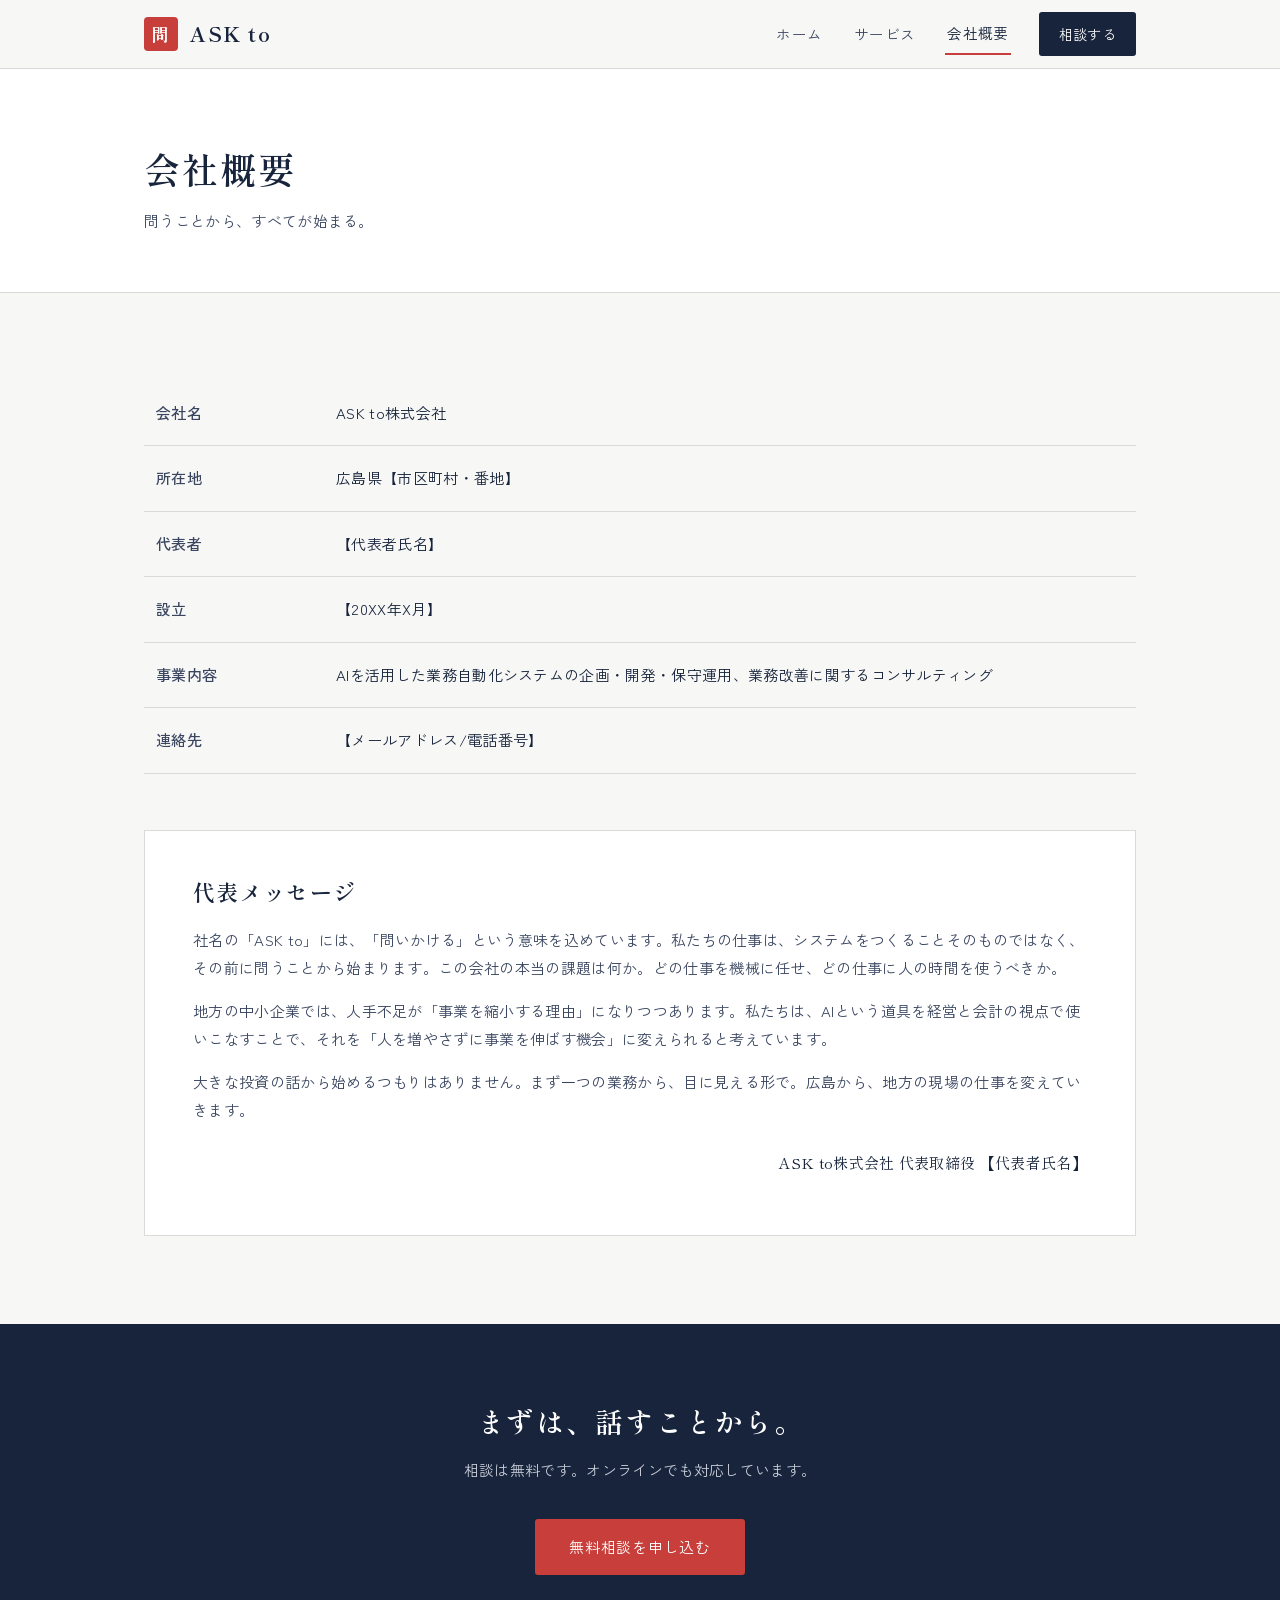
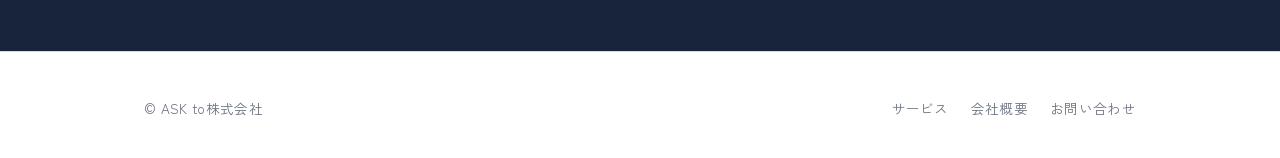
==== company.html @ 59a7a524 "Initial commit: ASK to website Co-Authored-By: Claude Sonnet 5 <noreply@anthropic.com>" ====
<!DOCTYPE html>
<html lang="ja">
<head>
<meta charset="UTF-8">
<meta name="viewport" content="width=device-width, initial-scale=1.0">
<title>会社概要|ASK to株式会社</title>
<meta name="description" content="ASK to株式会社の会社概要。広島を拠点に、地方中小企業のAI業務自動化に取り組んでいます。">
<link rel="preconnect" href="https://fonts.googleapis.com">
<link rel="preconnect" href="https://fonts.gstatic.com" crossorigin>
<link href="https://fonts.googleapis.com/css2?family=Shippori+Mincho:wght@500;600;700&family=Zen+Kaku+Gothic+New:wght@400;500;700&display=swap" rel="stylesheet">
<link rel="stylesheet" href="styles.css">
</head>
<body>

<header class="site-header">
  <div class="container header-inner">
    <a href="index.html" class="brand">
      <span class="brand-mark">問</span>
      <span class="brand-name">ASK to</span>
    </a>
    <nav class="nav" aria-label="メインナビゲーション">
      <a href="index.html">ホーム</a>
      <a href="services.html">サービス</a>
      <a href="company.html" class="current">会社概要</a>
      <a href="contact.html" class="nav-cta">相談する</a>
    </nav>
  </div>
</header>

<main>

<div class="page-head">
  <div class="container">
    <h1>会社概要</h1>
    <p>問うことから、すべてが始まる。</p>
  </div>
</div>

<section class="section">
  <div class="container">
    <table class="co-table">
      <tr><th>会社名</th><td>ASK to株式会社</td></tr>
      <tr><th>所在地</th><td>広島県【市区町村・番地】</td></tr>
      <tr><th>代表者</th><td>【代表者氏名】</td></tr>
      <tr><th>設立</th><td>【20XX年X月】</td></tr>
      <tr><th>事業内容</th><td>AIを活用した業務自動化システムの企画・開発・保守運用、業務改善に関するコンサルティング</td></tr>
      <tr><th>連絡先</th><td>【メールアドレス/電話番号】</td></tr>
    </table>

    <div class="message">
      <h2>代表メッセージ</h2>
      <p>社名の「ASK to」には、「問いかける」という意味を込めています。私たちの仕事は、システムをつくることそのものではなく、その前に問うことから始まります。この会社の本当の課題は何か。どの仕事を機械に任せ、どの仕事に人の時間を使うべきか。</p>
      <p>地方の中小企業では、人手不足が「事業を縮小する理由」になりつつあります。私たちは、AIという道具を経営と会計の視点で使いこなすことで、それを「人を増やさずに事業を伸ばす機会」に変えられると考えています。</p>
      <p>大きな投資の話から始めるつもりはありません。まず一つの業務から、目に見える形で。広島から、地方の現場の仕事を変えていきます。</p>
      <p class="sig">ASK to株式会社 代表取締役 【代表者氏名】</p>
    </div>
  </div>
</section>

<section class="cta-band">
  <div class="container">
    <h2>まずは、話すことから。</h2>
    <p>相談は無料です。オンラインでも対応しています。</p>
    <a href="contact.html" class="btn btn-primary">無料相談を申し込む</a>
  </div>
</section>

</main>

<footer class="site-footer">
  <div class="container footer-inner">
    <span>© ASK to株式会社</span>
    <nav class="footer-nav" aria-label="フッターナビゲーション">
      <a href="services.html">サービス</a>
      <a href="company.html">会社概要</a>
      <a href="contact.html">お問い合わせ</a>
    </nav>
  </div>
</footer>

</body>
</html>
---- styles.css ----
/* ================================================
   ASK to コーポレートサイト 共通スタイル
   基調: 藍 #17243B / 地: #F7F7F5 / 朱: #C73E3A
   見出し: Shippori Mincho / 本文: Zen Kaku Gothic New
================================================ */
:root {
  --ink: #17243B;
  --ink-soft: #3A4660;
  --paper: #F7F7F5;
  --white: #FFFFFF;
  --shu: #C73E3A;
  --line: #D9DBD8;
  --gray: #6B7280;
}

* { margin: 0; padding: 0; box-sizing: border-box; }

html { scroll-behavior: smooth; }
@media (prefers-reduced-motion: reduce) {
  html { scroll-behavior: auto; }
  *, *::before, *::after { animation: none !important; transition: none !important; }
}

body {
  font-family: "Zen Kaku Gothic New", "Hiragino Kaku Gothic ProN", "Noto Sans JP", sans-serif;
  color: var(--ink);
  background: var(--paper);
  line-height: 1.9;
  font-size: 16px;
  letter-spacing: 0.02em;
}

h1, h2, h3, .mincho {
  font-family: "Shippori Mincho", "Hiragino Mincho ProN", "Yu Mincho", serif;
  font-weight: 600;
  letter-spacing: 0.06em;
  line-height: 1.5;
}

a { color: inherit; text-decoration: none; }
a:focus-visible, button:focus-visible {
  outline: 2px solid var(--shu);
  outline-offset: 3px;
}
img { max-width: 100%; display: block; }

.container { max-width: 1040px; margin: 0 auto; padding: 0 24px; }

/* ---------- ヘッダー ---------- */
.site-header {
  position: sticky; top: 0; z-index: 50;
  background: rgba(247, 247, 245, 0.94);
  backdrop-filter: blur(6px);
  border-bottom: 1px solid var(--line);
}
.header-inner {
  display: flex; align-items: center; justify-content: space-between;
  height: 68px;
}
.brand { display: flex; align-items: center; gap: 12px; }
.brand-mark {
  width: 34px; height: 34px;
  background: var(--shu);
  color: var(--white);
  display: flex; align-items: center; justify-content: center;
  font-family: "Shippori Mincho", serif;
  font-size: 17px; font-weight: 700;
  border-radius: 4px;
}
.brand-name {
  font-family: "Shippori Mincho", serif;
  font-size: 20px; font-weight: 700; letter-spacing: 0.08em;
}
.nav { display: flex; gap: 28px; align-items: center; }
.nav a { font-size: 14.5px; color: var(--ink-soft); padding: 6px 2px; }
.nav a:hover { color: var(--ink); }
.nav a.current { color: var(--ink); border-bottom: 2px solid var(--shu); }
.nav .nav-cta {
  background: var(--ink); color: var(--white);
  padding: 9px 20px; border-radius: 3px; font-size: 14px;
  border-bottom: none;
}
.nav .nav-cta:hover { background: var(--shu); color: var(--white); }

/* ---------- ヒーロー(トップ) ---------- */
.hero {
  position: relative;
  background: var(--white);
  border-bottom: 1px solid var(--line);
  overflow: hidden;
}
.hero-inner {
  display: grid;
  grid-template-columns: 1fr auto;
  gap: 40px;
  padding: 96px 0 104px;
  align-items: center;
}
.hero h1 {
  font-size: clamp(30px, 4.6vw, 46px);
  line-height: 1.65;
  margin-bottom: 28px;
}
.hero h1 .accent { color: var(--shu); }
.hero-lead {
  font-size: 16.5px; color: var(--ink-soft);
  max-width: 34em; margin-bottom: 36px;
}
.tategaki {
  writing-mode: vertical-rl;
  font-family: "Shippori Mincho", serif;
  font-size: 15px;
  letter-spacing: 0.42em;
  color: var(--ink-soft);
  border-left: 1px solid var(--line);
  padding-left: 22px;
  height: 15em;
  align-self: start;
  margin-top: 8px;
}
.btn-row { display: flex; gap: 16px; flex-wrap: wrap; }
.btn {
  display: inline-block;
  padding: 14px 34px;
  border-radius: 3px;
  font-size: 15px;
  letter-spacing: 0.05em;
  transition: background 0.2s ease, color 0.2s ease;
}
.btn-primary { background: var(--shu); color: var(--white); }
.btn-primary:hover { background: #A93330; }
.btn-ghost { border: 1px solid var(--ink); color: var(--ink); }
.btn-ghost:hover { background: var(--ink); color: var(--white); }

/* ---------- セクション共通 ---------- */
.section { padding: 88px 0; }
.section.alt { background: var(--white); border-top: 1px solid var(--line); border-bottom: 1px solid var(--line); }
.eyebrow {
  font-size: 13px; letter-spacing: 0.28em; color: var(--shu);
  margin-bottom: 14px; font-weight: 500;
}
.section h2 { font-size: clamp(24px, 3vw, 31px); margin-bottom: 22px; }
.section-lead { color: var(--ink-soft); max-width: 40em; margin-bottom: 48px; }

/* ---------- 課題(共感) ---------- */
.pain-list { display: grid; grid-template-columns: repeat(3, 1fr); gap: 1px; background: var(--line); border: 1px solid var(--line); }
.pain {
  background: var(--white); padding: 34px 28px;
}
.pain p.q {
  font-family: "Shippori Mincho", serif;
  font-size: 17.5px; line-height: 1.8; margin-bottom: 10px;
}
.pain p.a { font-size: 14px; color: var(--gray); }

/* ---------- 強み3点 ---------- */
.values { display: grid; grid-template-columns: repeat(3, 1fr); gap: 32px; }
.value h3 {
  font-size: 19px; margin-bottom: 14px; padding-top: 18px;
  border-top: 2px solid var(--ink);
  position: relative;
}
.value h3::before {
  content: ""; position: absolute; top: -2px; left: 0;
  width: 36px; height: 2px; background: var(--shu);
}
.value p { font-size: 15px; color: var(--ink-soft); }

/* ---------- 進め方(ステップ) ---------- */
.steps { counter-reset: step; display: grid; gap: 0; }
.step {
  display: grid; grid-template-columns: 90px 240px 1fr; gap: 28px;
  padding: 30px 0; border-bottom: 1px solid var(--line);
  align-items: baseline;
}
.step:first-child { border-top: 1px solid var(--line); }
.step .no {
  font-family: "Shippori Mincho", serif;
  font-size: 15px; color: var(--shu); letter-spacing: 0.1em;
}
.step h3 { font-size: 19px; }
.step p { font-size: 15px; color: var(--ink-soft); }

/* ---------- CTA帯 ---------- */
.cta-band {
  background: var(--ink); color: var(--white);
  padding: 76px 0; text-align: center;
}
.cta-band h2 { font-size: clamp(22px, 3vw, 28px); margin-bottom: 14px; }
.cta-band p { color: #C6CBD6; margin-bottom: 34px; font-size: 15px; }

/* ---------- フッター ---------- */
.site-footer {
  background: var(--white); border-top: 1px solid var(--line);
  padding: 44px 0 36px; font-size: 13.5px; color: var(--gray);
}
.footer-inner { display: flex; justify-content: space-between; align-items: center; flex-wrap: wrap; gap: 16px; }
.footer-nav { display: flex; gap: 22px; }
.footer-nav a:hover { color: var(--ink); }

/* ---------- 下層ページ共通 ---------- */
.page-head {
  background: var(--white); border-bottom: 1px solid var(--line);
  padding: 72px 0 56px;
}
.page-head h1 { font-size: clamp(26px, 3.4vw, 36px); margin-bottom: 12px; }
.page-head p { color: var(--ink-soft); font-size: 15px; }

/* ---------- サービス詳細 ---------- */
.svc { display: grid; grid-template-columns: 300px 1fr; gap: 44px; padding: 56px 0; border-bottom: 1px solid var(--line); }
.svc:last-of-type { border-bottom: none; }
.svc h3 { font-size: 22px; margin-bottom: 8px; }
.svc .svc-tag { font-size: 12.5px; letter-spacing: 0.2em; color: var(--shu); margin-bottom: 12px; }
.svc p { font-size: 15px; color: var(--ink-soft); margin-bottom: 14px; }
.svc ul { list-style: none; }
.svc li {
  font-size: 14.5px; color: var(--ink-soft);
  padding: 9px 0 9px 20px; border-bottom: 1px dashed var(--line);
  position: relative;
}
.svc li::before {
  content: ""; position: absolute; left: 2px; top: 18px;
  width: 7px; height: 7px; background: var(--shu);
}

/* ---------- 安心の設計(特徴リスト) ---------- */
.assure { display: grid; grid-template-columns: repeat(2, 1fr); gap: 28px 44px; }
.assure div { border-left: 3px solid var(--ink); padding-left: 20px; }
.assure h3 { font-size: 16.5px; margin-bottom: 8px; }
.assure p { font-size: 14.5px; color: var(--ink-soft); }

/* ---------- FAQ ---------- */
.faq { border-top: 1px solid var(--line); }
.faq details { border-bottom: 1px solid var(--line); }
.faq summary {
  cursor: pointer; padding: 22px 8px;
  font-size: 16px; font-weight: 500;
  list-style: none; position: relative; padding-right: 40px;
}
.faq summary::-webkit-details-marker { display: none; }
.faq summary::after {
  content: "+"; position: absolute; right: 12px; top: 50%;
  transform: translateY(-50%);
  color: var(--shu); font-size: 20px; font-family: serif;
}
.faq details[open] summary::after { content: "−"; }
.faq .faq-a { padding: 0 8px 24px; font-size: 15px; color: var(--ink-soft); }

/* ---------- 会社概要 ---------- */
.co-table { width: 100%; border-collapse: collapse; }
.co-table th, .co-table td {
  text-align: left; padding: 18px 12px;
  border-bottom: 1px solid var(--line);
  font-size: 15px; vertical-align: top;
}
.co-table th { width: 180px; font-weight: 500; color: var(--ink-soft); }
.message {
  background: var(--white); border: 1px solid var(--line);
  padding: 44px 48px; margin-top: 56px;
}
.message h2 { font-size: 22px; margin-bottom: 18px; }
.message p { font-size: 15px; color: var(--ink-soft); margin-bottom: 14px; }
.message .sig { text-align: right; font-family: "Shippori Mincho", serif; color: var(--ink); margin-top: 24px; }

/* ---------- 問い合わせ ---------- */
.contact-box {
  background: var(--white); border: 1px solid var(--line);
  padding: 48px; max-width: 720px; margin: 0 auto;
}
.contact-box p { font-size: 15px; color: var(--ink-soft); margin-bottom: 22px; }
.contact-note { font-size: 13.5px; color: var(--gray); margin-top: 22px; }

/* ---------- レスポンシブ ---------- */
@media (max-width: 820px) {
  .hero-inner { grid-template-columns: 1fr; padding: 64px 0 72px; }
  .tategaki { display: none; }
  .pain-list, .values, .assure { grid-template-columns: 1fr; }
  .step { grid-template-columns: 60px 1fr; }
  .step p { grid-column: 1 / -1; }
  .svc { grid-template-columns: 1fr; gap: 18px; padding: 40px 0; }
  .nav { gap: 16px; }
  .nav a:not(.nav-cta):not(.current) { display: none; }
  .message { padding: 30px 24px; }
  .contact-box { padding: 30px 22px; }
}
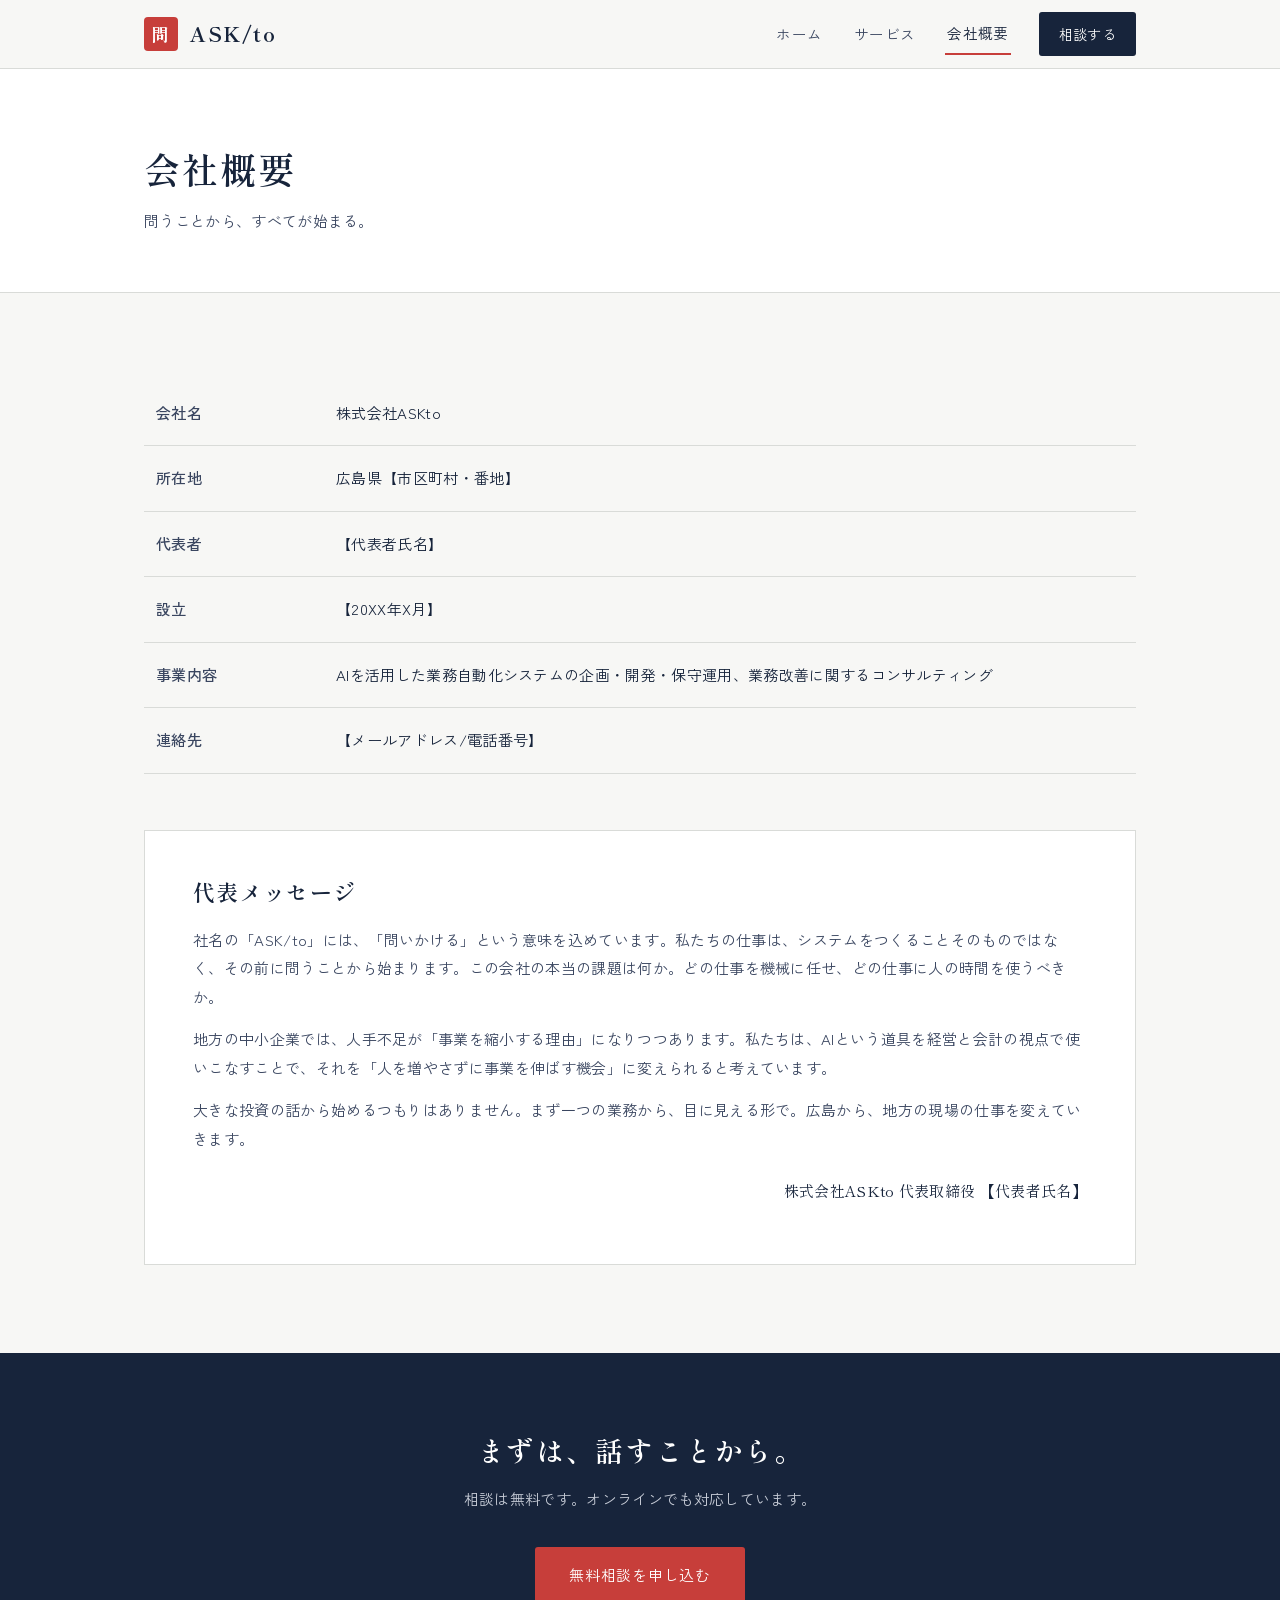
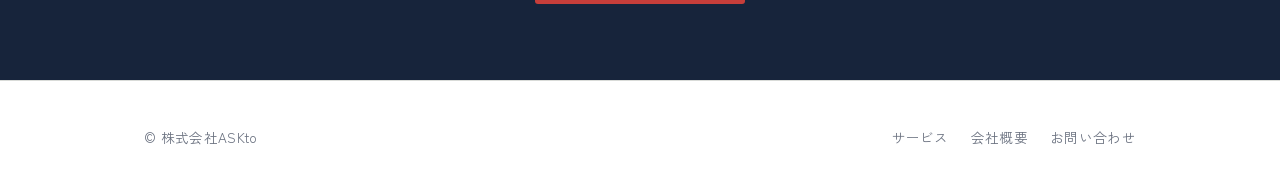
==== commit fb6c38d8: "Unify company name to 株式会社ASKto and brand mark to ASK/to Legal name uses no space/slash (前株), while " ====
--- a/company.html
+++ b/company.html
@@ -3,8 +3,8 @@
 <head>
 <meta charset="UTF-8">
 <meta name="viewport" content="width=device-width, initial-scale=1.0">
-<title>会社概要|ASK to株式会社</title>
-<meta name="description" content="ASK to株式会社の会社概要。広島を拠点に、地方中小企業のAI業務自動化に取り組んでいます。">
+<title>会社概要|株式会社ASKto</title>
+<meta name="description" content="株式会社ASKtoの会社概要。広島を拠点に、地方中小企業のAI業務自動化に取り組んでいます。">
 <link rel="preconnect" href="https://fonts.googleapis.com">
 <link rel="preconnect" href="https://fonts.gstatic.com" crossorigin>
 <link href="https://fonts.googleapis.com/css2?family=Shippori+Mincho:wght@500;600;700&family=Zen+Kaku+Gothic+New:wght@400;500;700&display=swap" rel="stylesheet">
@@ -16,7 +16,7 @@
   <div class="container header-inner">
     <a href="index.html" class="brand">
       <span class="brand-mark">問</span>
-      <span class="brand-name">ASK to</span>
+      <span class="brand-name">ASK/to</span>
     </a>
     <nav class="nav" aria-label="メインナビゲーション">
       <a href="index.html">ホーム</a>
@@ -39,7 +39,7 @@
 <section class="section">
   <div class="container">
     <table class="co-table">
-      <tr><th>会社名</th><td>ASK to株式会社</td></tr>
+      <tr><th>会社名</th><td>株式会社ASKto</td></tr>
       <tr><th>所在地</th><td>広島県【市区町村・番地】</td></tr>
       <tr><th>代表者</th><td>【代表者氏名】</td></tr>
       <tr><th>設立</th><td>【20XX年X月】</td></tr>
@@ -49,10 +49,10 @@
 
     <div class="message">
       <h2>代表メッセージ</h2>
-      <p>社名の「ASK to」には、「問いかける」という意味を込めています。私たちの仕事は、システムをつくることそのものではなく、その前に問うことから始まります。この会社の本当の課題は何か。どの仕事を機械に任せ、どの仕事に人の時間を使うべきか。</p>
+      <p>社名の「ASK/to」には、「問いかける」という意味を込めています。私たちの仕事は、システムをつくることそのものではなく、その前に問うことから始まります。この会社の本当の課題は何か。どの仕事を機械に任せ、どの仕事に人の時間を使うべきか。</p>
       <p>地方の中小企業では、人手不足が「事業を縮小する理由」になりつつあります。私たちは、AIという道具を経営と会計の視点で使いこなすことで、それを「人を増やさずに事業を伸ばす機会」に変えられると考えています。</p>
       <p>大きな投資の話から始めるつもりはありません。まず一つの業務から、目に見える形で。広島から、地方の現場の仕事を変えていきます。</p>
-      <p class="sig">ASK to株式会社 代表取締役 【代表者氏名】</p>
+      <p class="sig">株式会社ASKto 代表取締役 【代表者氏名】</p>
     </div>
   </div>
 </section>
@@ -69,7 +69,7 @@
 
 <footer class="site-footer">
   <div class="container footer-inner">
-    <span>© ASK to株式会社</span>
+    <span>© 株式会社ASKto</span>
     <nav class="footer-nav" aria-label="フッターナビゲーション">
       <a href="services.html">サービス</a>
       <a href="company.html">会社概要</a>
--- a/styles.css
+++ b/styles.css
@@ -1,5 +1,5 @@
 /* ================================================
-   ASK to コーポレートサイト 共通スタイル
+   ASK/to コーポレートサイト 共通スタイル
    基調: 藍 #17243B / 地: #F7F7F5 / 朱: #C73E3A
    見出し: Shippori Mincho / 本文: Zen Kaku Gothic New
 ================================================ */
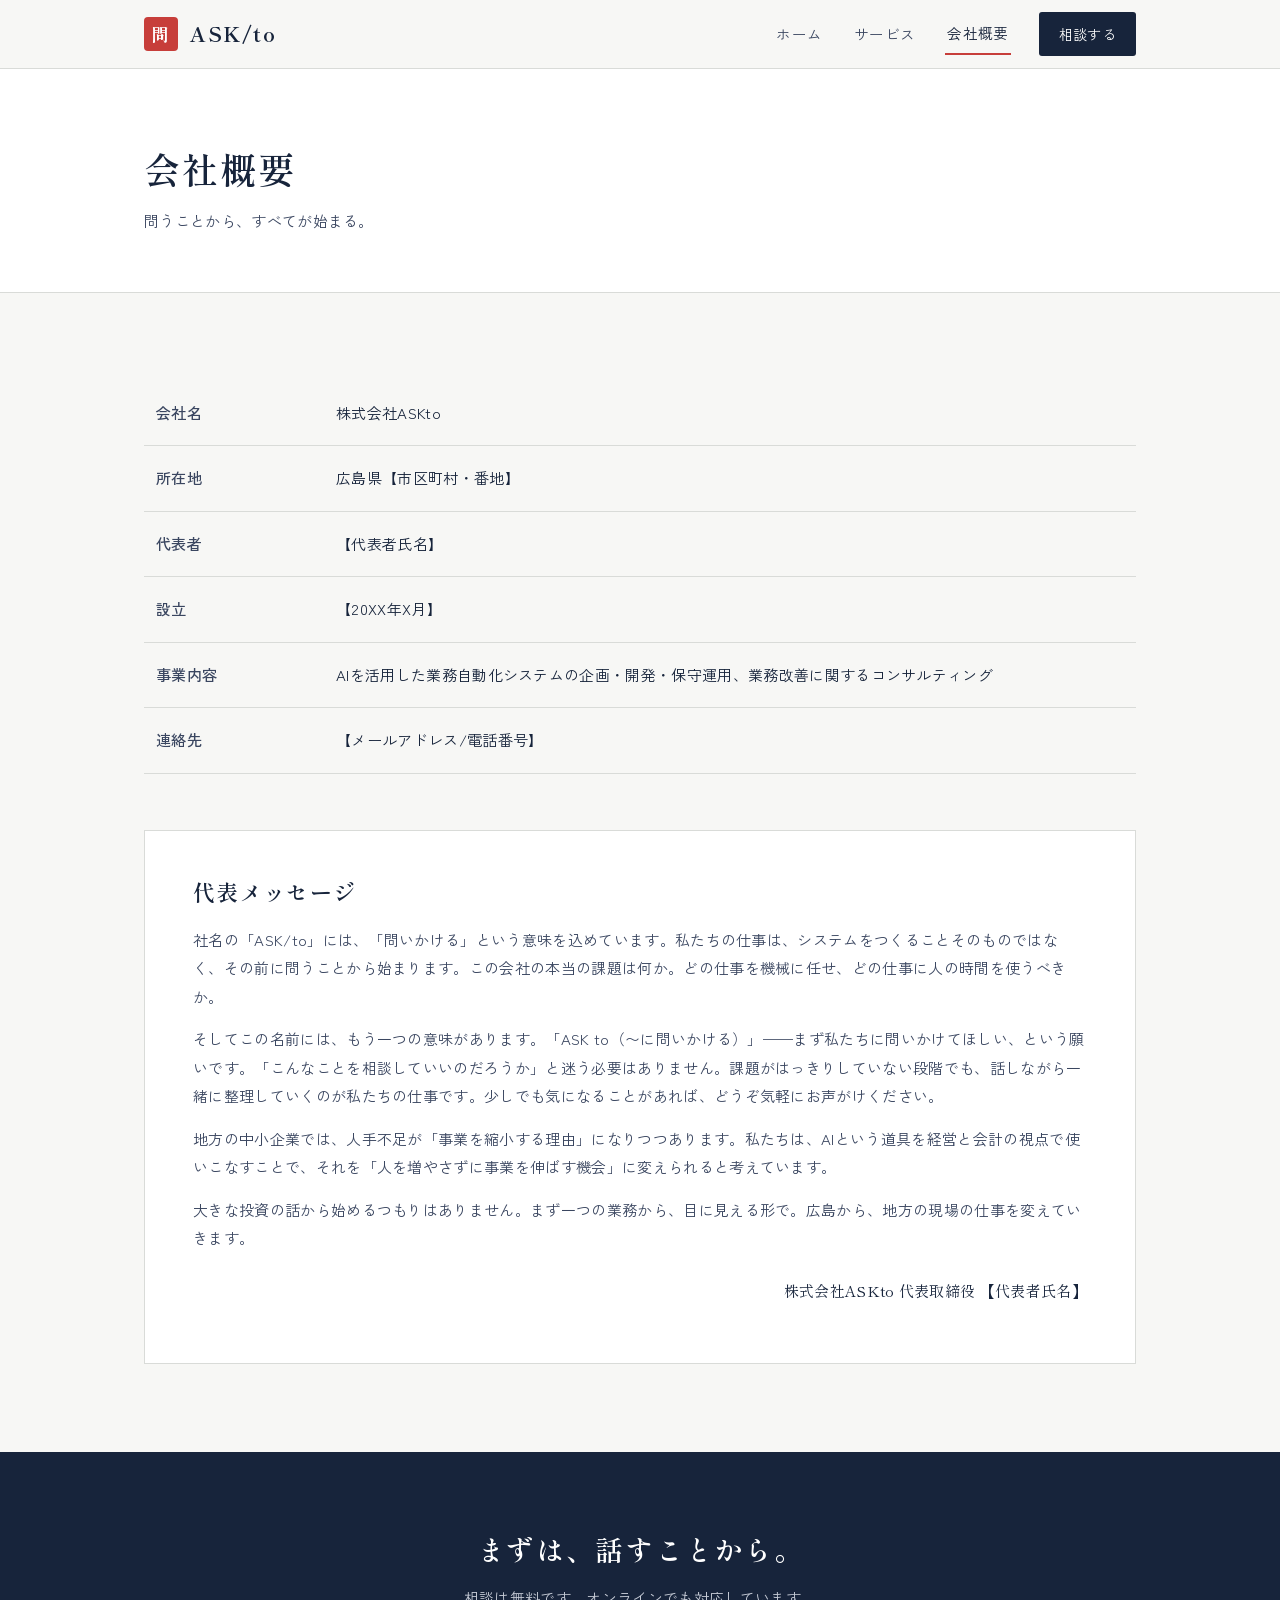
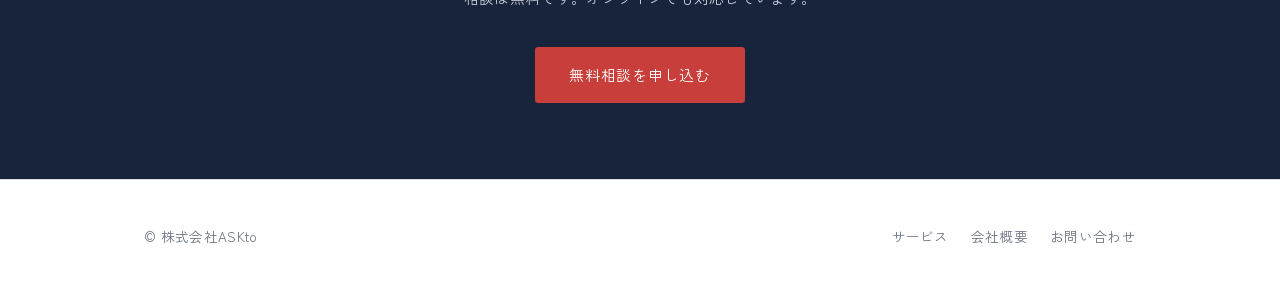
==== commit 0cda16a1: "Add second meaning of company name inviting casual inquiries 代表メッセージに社名「ASK/to」のもう一つの由来（〜に問いかける）を追加し" ====
--- a/company.html
+++ b/company.html
@@ -50,6 +50,7 @@
     <div class="message">
       <h2>代表メッセージ</h2>
       <p>社名の「ASK/to」には、「問いかける」という意味を込めています。私たちの仕事は、システムをつくることそのものではなく、その前に問うことから始まります。この会社の本当の課題は何か。どの仕事を機械に任せ、どの仕事に人の時間を使うべきか。</p>
+      <p>そしてこの名前には、もう一つの意味があります。「ASK to（〜に問いかける）」——まず私たちに問いかけてほしい、という願いです。「こんなことを相談していいのだろうか」と迷う必要はありません。課題がはっきりしていない段階でも、話しながら一緒に整理していくのが私たちの仕事です。少しでも気になることがあれば、どうぞ気軽にお声がけください。</p>
       <p>地方の中小企業では、人手不足が「事業を縮小する理由」になりつつあります。私たちは、AIという道具を経営と会計の視点で使いこなすことで、それを「人を増やさずに事業を伸ばす機会」に変えられると考えています。</p>
       <p>大きな投資の話から始めるつもりはありません。まず一つの業務から、目に見える形で。広島から、地方の現場の仕事を変えていきます。</p>
       <p class="sig">株式会社ASKto 代表取締役 【代表者氏名】</p>
